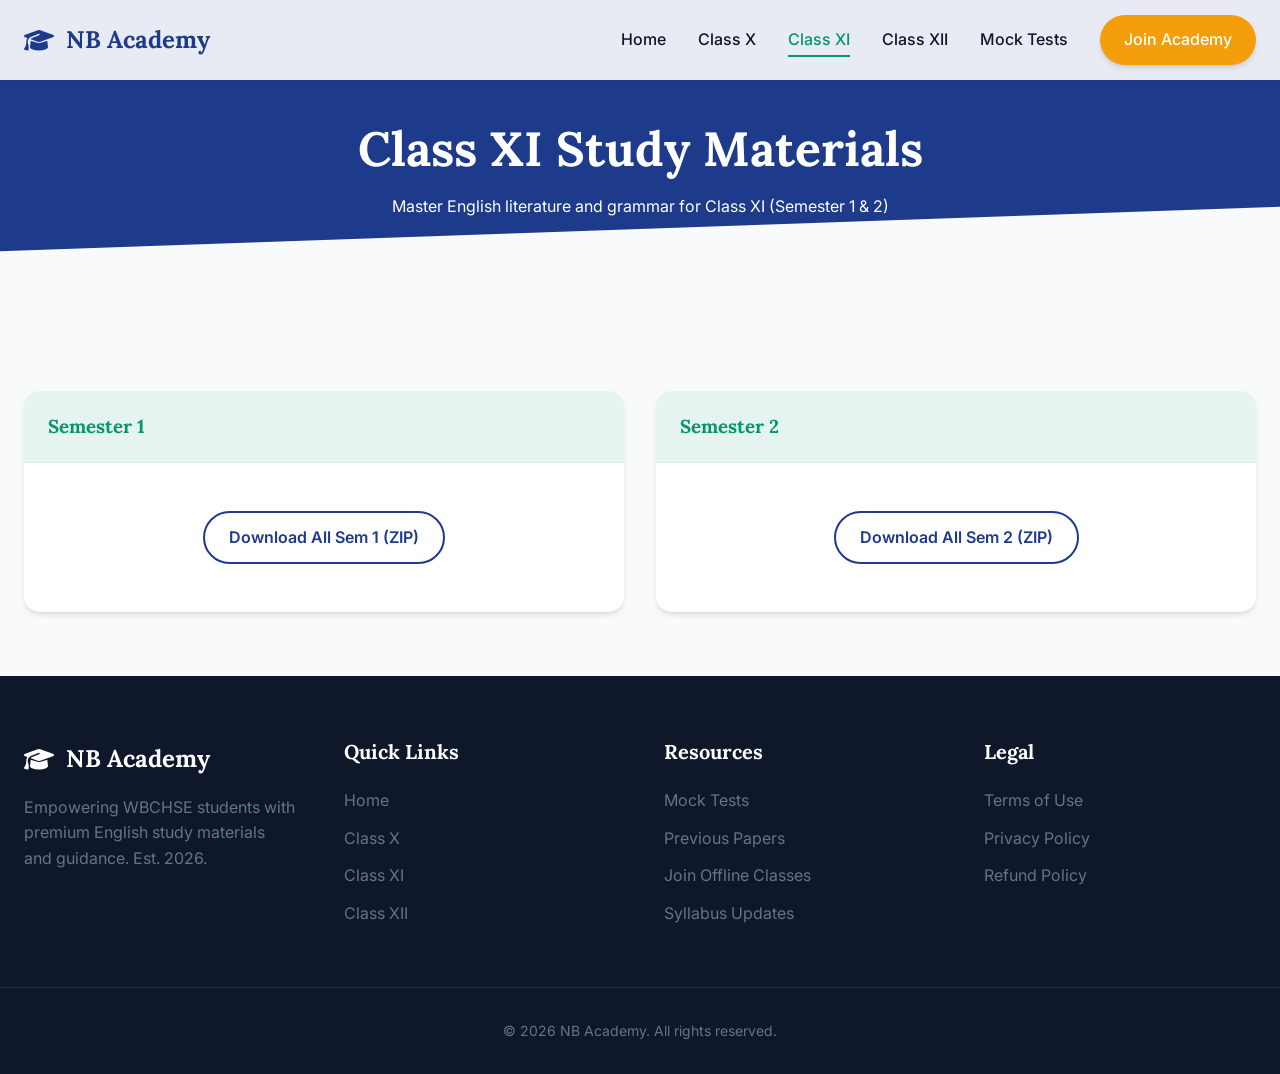
==== class-11.html @ d32cab38 "Add files via upload" ====
<!DOCTYPE html>
<html lang="en">
<head>
    <meta charset="UTF-8">
    <meta name="viewport" content="width=device-width, initial-scale=1.0">
    <title>Class XI Study Materials | NB Academy</title>
    <meta name="description" content="Download WBCHSE Class XI English study materials. Comprehensive notes, summaries, and practice exercises for Semester 1 and Semester 2.">
    <!-- FontAwesome for Icons -->
    <link rel="stylesheet" href="https://cdnjs.cloudflare.com/ajax/libs/font-awesome/6.4.0/css/all.min.css">
    <!-- Custom Styles -->
    <link rel="stylesheet" href="css/style.css">
</head>
<body>

    <!-- Header & Navigation -->
    <header>
        <div class="container navbar">
            <a href="index.html" class="logo">
                <i class="fa-solid fa-graduation-cap"></i>
                NB Academy
            </a>
            <nav class="nav-links">
                <a href="index.html">Home</a>
                <a href="class-10.html">Class X</a>
                <a href="class-11.html" class="active">Class XI</a>
                <a href="class-12.html">Class XII</a>
                <a href="mock-tests.html">Mock Tests</a>
                <a href="register.html" class="btn btn-primary" style="color: white;">Join Academy</a>
            </nav>
            <button class="mobile-menu-btn">
                <i class="fa-solid fa-bars"></i>
            </button>
        </div>
    </header>

    <!-- Page Header -->
    <section class="page-header">
        <div class="container animate-fade-up">
            <h1>Class XI Study Materials</h1>
            <p>Master English literature and grammar for Class XI (Semester 1 & 2)</p>
        </div>
    </section>

    <!-- Content Section -->
    <section class="py-16">
        <div class="container">
            <div class="semester-grid">
                
                <!-- Semester 1 -->
                <div class="semester-card animate-fade-up">
                    <div class="semester-header">
                        <h3>Semester 1</h3>
                    </div>
                    <div class="semester-body" style="padding: 3rem 1.5rem; text-align: center;">
                        <a href="#" class="btn btn-secondary">Download All Sem 1 (ZIP)</a>
                    </div>
                </div>

                <!-- Semester 2 -->
                <div class="semester-card animate-fade-up delay-100">
                    <div class="semester-header">
                        <h3>Semester 2</h3>
                    </div>
                    <div class="semester-body" style="padding: 3rem 1.5rem; text-align: center;">
                        <a href="#" class="btn btn-secondary">Download All Sem 2 (ZIP)</a>
                    </div>
                </div>

            </div>
        </div>
    </section>

    <!-- Footer -->
    <footer>
        <div class="container footer-grid">
            <div class="footer-brand">
                <a href="index.html" class="logo">
                    <i class="fa-solid fa-graduation-cap"></i>
                    NB Academy
                </a>
                <p class="mt-4">Empowering WBCHSE students with premium English study materials and guidance. Est. 2026.</p>
            </div>
            <div class="footer-links">
                <h4>Quick Links</h4>
                <ul>
                    <li><a href="index.html">Home</a></li>
                    <li><a href="class-10.html">Class X</a></li>
                    <li><a href="class-11.html">Class XI</a></li>
                    <li><a href="class-12.html">Class XII</a></li>
                </ul>
            </div>
            <div class="footer-links">
                <h4>Resources</h4>
                <ul>
                    <li><a href="mock-tests.html">Mock Tests</a></li>
                    <li><a href="mock-tests.html#papers">Previous Papers</a></li>
                    <li><a href="register.html">Join Offline Classes</a></li>
                    <li><a href="#">Syllabus Updates</a></li>
                </ul>
            </div>
            <div class="footer-links">
                <h4>Legal</h4>
                <ul>
                    <li><a href="#">Terms of Use</a></li>
                    <li><a href="#">Privacy Policy</a></li>
                    <li><a href="#">Refund Policy</a></li>
                </ul>
            </div>
        </div>
        <div class="container footer-bottom">
            <p>&copy; 2026 NB Academy. All rights reserved.</p>
        </div>
    </footer>

    <!-- Scripts -->
    <script src="js/main.js"></script>
</body>
</html>
---- css/style.css ----
@import url('https://fonts.googleapis.com/css2?family=Inter:wght@300;400;500;600;700&family=Lora:ital,wght@0,400;0,600;1,400&display=swap');

:root {
    --primary-blue: #1e3a8a;
    --secondary-blue: #3b82f6;
    --primary-green: #059669;
    --secondary-green: #10b981;
    --accent-orange: #f59e0b;
    --accent-hover: #d97706;
    --bg-light: #f8fafc;
    --bg-white: #ffffff;
    --text-dark: #0f172a;
    --text-body: #334155;
    --text-muted: #64748b;
    
    --shadow-sm: 0 1px 2px 0 rgb(0 0 0 / 0.05);
    --shadow-md: 0 4px 6px -1px rgb(0 0 0 / 0.1), 0 2px 4px -2px rgb(0 0 0 / 0.1);
    --shadow-lg: 0 10px 15px -3px rgb(0 0 0 / 0.1), 0 4px 6px -4px rgb(0 0 0 / 0.1);
    --shadow-xl: 0 20px 25px -5px rgb(0 0 0 / 0.1), 0 8px 10px -6px rgb(0 0 0 / 0.1);
    
    --radius-md: 0.5rem;
    --radius-lg: 1rem;
    --radius-xl: 1.5rem;
    --radius-full: 9999px;
    
    --transition: all 0.3s cubic-bezier(0.4, 0, 0.2, 1);
}

* {
    margin: 0;
    padding: 0;
    box-sizing: border-box;
}

html {
    scroll-behavior: smooth;
}

body {
    font-family: 'Inter', sans-serif;
    color: var(--text-body);
    background-color: var(--bg-light);
    line-height: 1.6;
    overflow-x: hidden;
}

h1, h2, h3, h4, h5, h6 {
    font-family: 'Lora', serif;
    color: var(--text-dark);
    line-height: 1.2;
}

a {
    text-decoration: none;
    color: var(--secondary-blue);
    transition: var(--transition);
}

ul {
    list-style: none;
}

img {
    max-width: 100%;
    height: auto;
    display: block;
}

/* Utilities */
.container {
    width: 100%;
    max-width: 1280px;
    margin: 0 auto;
    padding: 0 1.5rem;
}

.text-center { text-align: center; }
.mt-2 { margin-top: 0.5rem; }
.mt-4 { margin-top: 1rem; }
.mt-8 { margin-top: 2rem; }
.mb-2 { margin-bottom: 0.5rem; }
.mb-4 { margin-bottom: 1rem; }
.mb-8 { margin-bottom: 2rem; }
.py-16 { padding-top: 4rem; padding-bottom: 4rem; }
.py-24 { padding-top: 6rem; padding-bottom: 6rem; }

/* Buttons */
.btn {
    display: inline-flex;
    align-items: center;
    justify-content: center;
    padding: 0.75rem 1.5rem;
    font-weight: 600;
    border-radius: var(--radius-full);
    cursor: pointer;
    transition: var(--transition);
    border: none;
    font-family: 'Inter', sans-serif;
    font-size: 1rem;
}

.btn-primary {
    background-color: var(--accent-orange);
    color: var(--bg-white);
    box-shadow: var(--shadow-md);
}

.btn-primary:hover {
    background-color: var(--accent-hover);
    transform: translateY(-2px);
    box-shadow: var(--shadow-lg);
    color: var(--bg-white);
}

.btn-secondary {
    background-color: var(--bg-white);
    color: var(--primary-blue);
    border: 2px solid var(--primary-blue);
}

.btn-secondary:hover {
    background-color: var(--primary-blue);
    color: var(--bg-white);
    transform: translateY(-2px);
}

.btn-outline {
    background: transparent;
    color: var(--bg-white);
    border: 2px solid var(--bg-white);
}

.btn-outline:hover {
    background: var(--bg-white);
    color: var(--primary-blue);
}

/* Header & Navbar */
header {
    background-color: rgba(255, 255, 255, 0.9);
    backdrop-filter: blur(10px);
    position: fixed;
    width: 100%;
    top: 0;
    z-index: 1000;
    box-shadow: var(--shadow-sm);
    transition: var(--transition);
}

header.scrolled {
    box-shadow: var(--shadow-md);
}

.navbar {
    display: flex;
    justify-content: space-between;
    align-items: center;
    height: 80px;
}

.logo {
    display: flex;
    align-items: center;
    gap: 0.75rem;
    font-size: 1.5rem;
    font-weight: 700;
    color: var(--primary-blue);
    font-family: 'Lora', serif;
}

.logo img {
    height: 40px;
    width: auto;
}

.nav-links {
    display: flex;
    gap: 2rem;
    align-items: center;
}

.nav-links a {
    color: var(--text-dark);
    font-weight: 500;
    position: relative;
}

.nav-links a::after {
    content: '';
    position: absolute;
    width: 0;
    height: 2px;
    bottom: -4px;
    left: 0;
    background-color: var(--primary-green);
    transition: var(--transition);
}

.nav-links a:hover::after, .nav-links a.active::after {
    width: 100%;
}

.nav-links a:hover, .nav-links a.active {
    color: var(--primary-green);
}

.mobile-menu-btn {
    display: none;
    background: none;
    border: none;
    font-size: 1.5rem;
    color: var(--text-dark);
    cursor: pointer;
}

/* Hero Section */
.hero {
    padding-top: 120px;
    padding-bottom: 60px;
    background: linear-gradient(135deg, rgba(30, 58, 138, 0.05) 0%, rgba(5, 150, 105, 0.05) 100%);
    min-height: 100vh;
    display: flex;
    align-items: center;
}

.hero-content {
    display: grid;
    grid-template-columns: 1fr 1fr;
    gap: 4rem;
    align-items: center;
}

.hero-text h1 {
    font-size: 3.5rem;
    margin-bottom: 1.5rem;
    color: var(--primary-blue);
}

.hero-text h1 span {
    color: var(--primary-green);
}

.hero-text p {
    font-size: 1.125rem;
    color: var(--text-body);
    margin-bottom: 2rem;
    max-width: 600px;
}

.hero-buttons {
    display: flex;
    gap: 1rem;
}

.hero-image {
    position: relative;
    border-radius: var(--radius-xl);
    overflow: hidden;
    box-shadow: var(--shadow-xl);
    transform: perspective(1000px) rotateY(-5deg);
    transition: var(--transition);
}

.hero-image:hover {
    transform: perspective(1000px) rotateY(0deg) scale(1.02);
}

/* Features/Highlights */
.features {
    background-color: var(--bg-white);
}

.section-title {
    text-align: center;
    margin-bottom: 3rem;
}

.section-title h2 {
    font-size: 2.5rem;
    color: var(--primary-blue);
    margin-bottom: 1rem;
}

.section-title p {
    color: var(--text-muted);
    font-size: 1.125rem;
}

.feature-grid {
    display: grid;
    grid-template-columns: repeat(auto-fit, minmax(300px, 1fr));
    gap: 2rem;
}

.feature-card {
    background: var(--bg-white);
    border-radius: var(--radius-lg);
    padding: 2.5rem 2rem;
    text-align: center;
    box-shadow: var(--shadow-sm);
    border: 1px solid rgba(0,0,0,0.05);
    transition: var(--transition);
    position: relative;
    overflow: hidden;
    z-index: 1;
}

.feature-card::before {
    content: '';
    position: absolute;
    top: 0;
    left: 0;
    width: 100%;
    height: 100%;
    background: linear-gradient(135deg, var(--secondary-blue), var(--primary-green));
    z-index: -1;
    opacity: 0;
    transition: var(--transition);
}

.feature-card:hover {
    transform: translateY(-10px);
    box-shadow: var(--shadow-xl);
}

.feature-card:hover::before {
    opacity: 0.05;
}

.feature-icon {
    width: 64px;
    height: 64px;
    background-color: rgba(59, 130, 246, 0.1);
    color: var(--secondary-blue);
    border-radius: var(--radius-full);
    display: flex;
    align-items: center;
    justify-content: center;
    font-size: 1.75rem;
    margin: 0 auto 1.5rem;
    transition: var(--transition);
}

.feature-card:hover .feature-icon {
    background-color: var(--secondary-blue);
    color: var(--bg-white);
    transform: scale(1.1);
}

.feature-card h3 {
    font-size: 1.5rem;
    margin-bottom: 1rem;
}

/* Call to Action Section */
.cta-section {
    background: linear-gradient(135deg, var(--primary-blue) 0%, var(--primary-green) 100%);
    color: var(--bg-white);
    text-align: center;
}

.cta-section h2 {
    color: var(--bg-white);
}

.cta-section p {
    color: rgba(255, 255, 255, 0.9);
}

/* Study Material / Class Pages */
.page-header {
    background: var(--primary-blue);
    color: var(--bg-white);
    padding: 120px 0 60px;
    text-align: center;
    position: relative;
    overflow: hidden;
}

.page-header::after {
    content: '';
    position: absolute;
    bottom: -50px;
    left: 0;
    width: 100%;
    height: 100px;
    background: var(--bg-light);
    transform: skewY(-2deg);
}

.page-header h1 {
    color: var(--bg-white);
    font-size: 3rem;
    margin-bottom: 1rem;
}

.semester-grid {
    display: grid;
    grid-template-columns: repeat(auto-fit, minmax(350px, 1fr));
    gap: 2rem;
    margin-top: 3rem;
}

.semester-card {
    background: var(--bg-white);
    border-radius: var(--radius-lg);
    overflow: hidden;
    box-shadow: var(--shadow-md);
    transition: var(--transition);
}

.semester-card:hover {
    box-shadow: var(--shadow-xl);
    transform: translateY(-5px);
}

.semester-header {
    background: rgba(5, 150, 105, 0.1);
    padding: 1.5rem;
    border-bottom: 1px solid rgba(0,0,0,0.05);
}

.semester-header h3 {
    color: var(--primary-green);
    margin: 0;
}

.semester-body {
    padding: 1.5rem;
}

.material-list li {
    display: flex;
    align-items: center;
    padding: 1rem 0;
    border-bottom: 1px solid rgba(0,0,0,0.05);
}

.material-list li:last-child {
    border-bottom: none;
}

.material-icon {
    color: var(--accent-orange);
    margin-right: 1rem;
    font-size: 1.25rem;
}

.material-list a {
    color: var(--text-dark);
    font-weight: 500;
}

.material-list a:hover {
    color: var(--secondary-blue);
    padding-left: 5px;
}

/* Forms */
.contact-form {
    background: var(--bg-white);
    padding: 3rem;
    border-radius: var(--radius-lg);
    box-shadow: var(--shadow-xl);
    max-width: 600px;
    margin: 0 auto;
}

.form-group {
    margin-bottom: 1.5rem;
}

.form-group label {
    display: block;
    margin-bottom: 0.5rem;
    font-weight: 500;
    color: var(--text-dark);
}

.form-control {
    width: 100%;
    padding: 0.75rem 1rem;
    border: 1px solid #cbd5e1;
    border-radius: var(--radius-md);
    font-family: 'Inter', sans-serif;
    font-size: 1rem;
    transition: var(--transition);
}

.form-control:focus {
    outline: none;
    border-color: var(--secondary-blue);
    box-shadow: 0 0 0 3px rgba(59, 130, 246, 0.2);
}

/* Footer */
footer {
    background-color: var(--text-dark);
    color: var(--bg-white);
    padding: 4rem 0 2rem;
}

.footer-grid {
    display: grid;
    grid-template-columns: repeat(auto-fit, minmax(200px, 1fr));
    gap: 3rem;
    margin-bottom: 3rem;
}

.footer-brand .logo {
    color: var(--bg-white);
    margin-bottom: 1rem;
}

.footer-brand p {
    color: var(--text-muted);
}

.footer-links h4 {
    color: var(--bg-white);
    margin-bottom: 1.5rem;
    font-size: 1.25rem;
}

.footer-links ul li {
    margin-bottom: 0.75rem;
}

.footer-links a {
    color: var(--text-muted);
}

.footer-links a:hover {
    color: var(--bg-white);
    padding-left: 5px;
}

.footer-bottom {
    text-align: center;
    padding-top: 2rem;
    border-top: 1px solid rgba(255,255,255,0.1);
    color: var(--text-muted);
    font-size: 0.875rem;
}

/* Animations */
@keyframes fadeInUp {
    from {
        opacity: 0;
        transform: translateY(20px);
    }
    to {
        opacity: 1;
        transform: translateY(0);
    }
}

.animate-fade-up {
    animation: fadeInUp 0.6s ease-out forwards;
}

.delay-100 { animation-delay: 100ms; }
.delay-200 { animation-delay: 200ms; }
.delay-300 { animation-delay: 300ms; }

/* Responsive Design */
@media (max-width: 992px) {
    .hero-content {
        grid-template-columns: 1fr;
        text-align: center;
    }
    
    .hero-text p {
        margin: 0 auto 2rem;
    }
    
    .hero-buttons {
        justify-content: center;
    }
}

@media (max-width: 768px) {
    .nav-links {
        display: none;
        position: absolute;
        top: 80px;
        left: 0;
        width: 100%;
        background: var(--bg-white);
        flex-direction: column;
        padding: 2rem;
        box-shadow: var(--shadow-md);
        gap: 1.5rem;
    }
    
    .nav-links.active {
        display: flex;
    }
    
    .mobile-menu-btn {
        display: block;
    }
    
    .hero-text h1 {
        font-size: 2.5rem;
    }
}
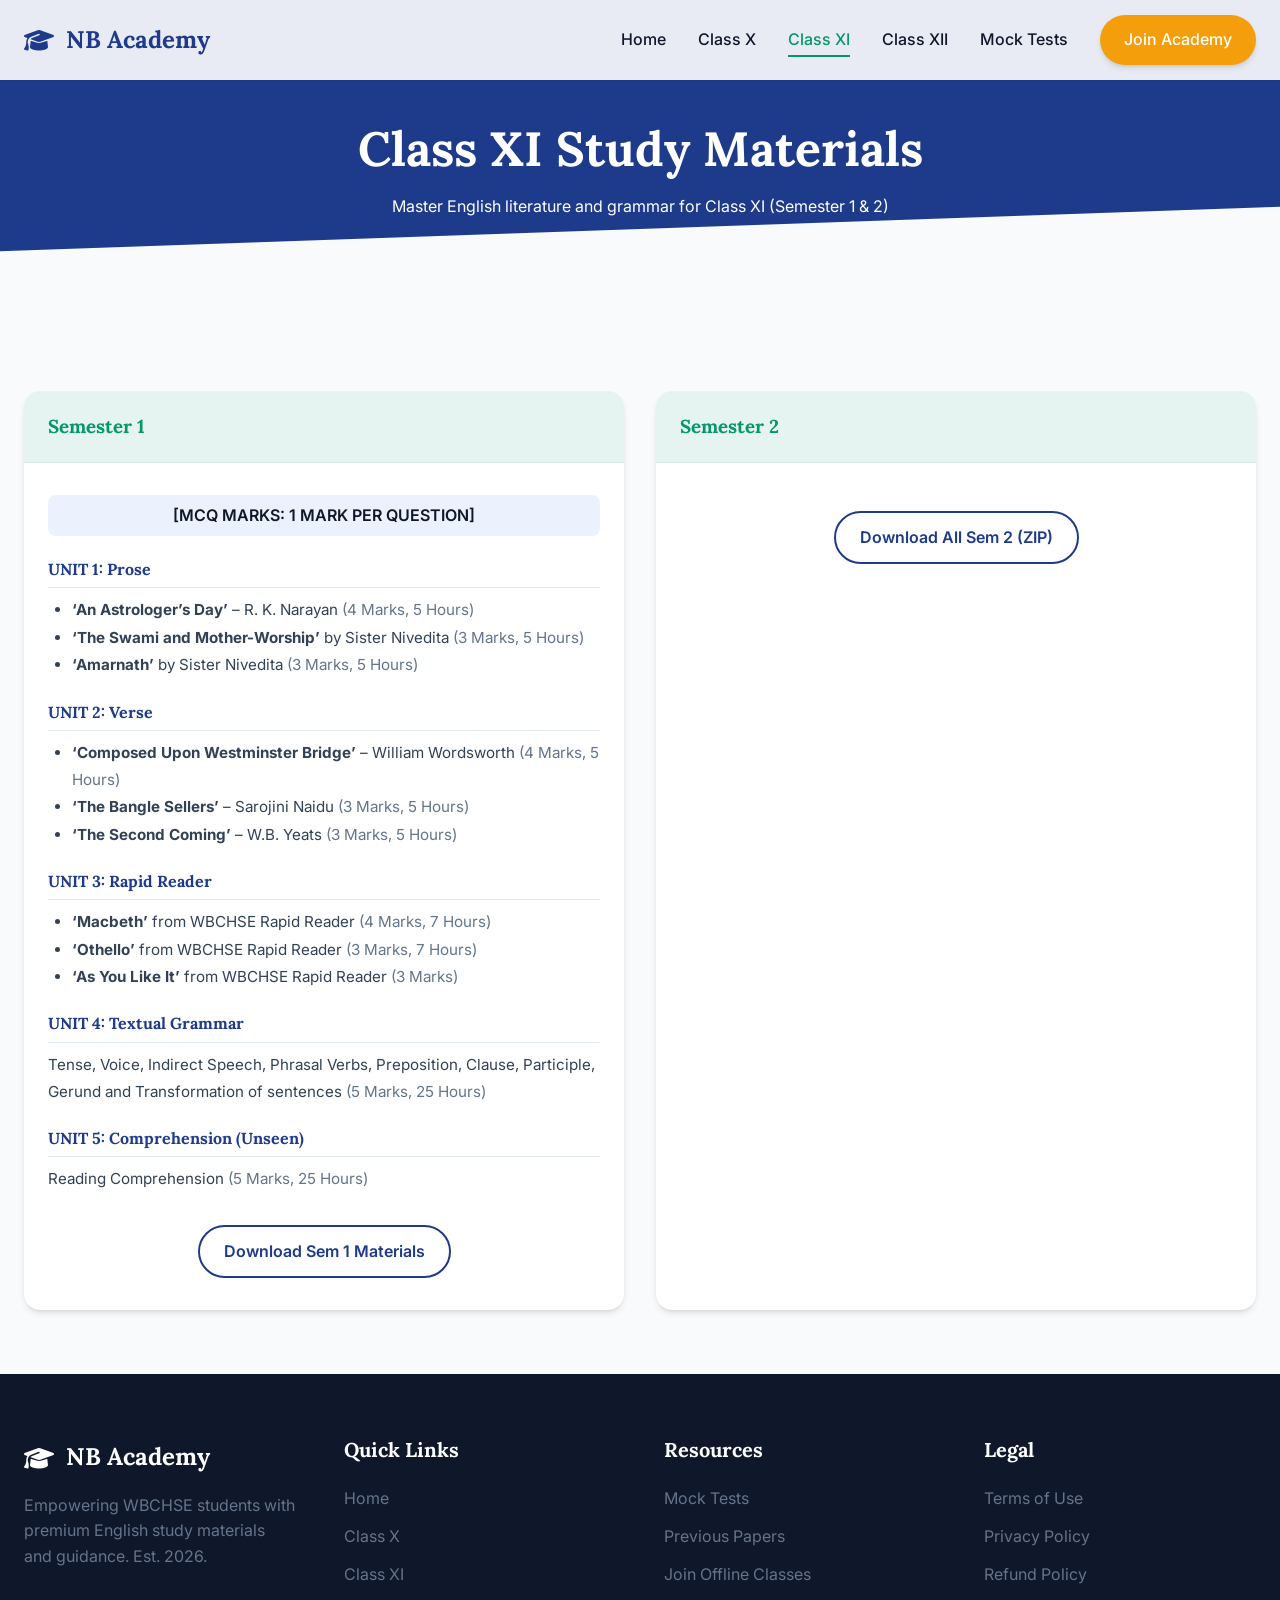
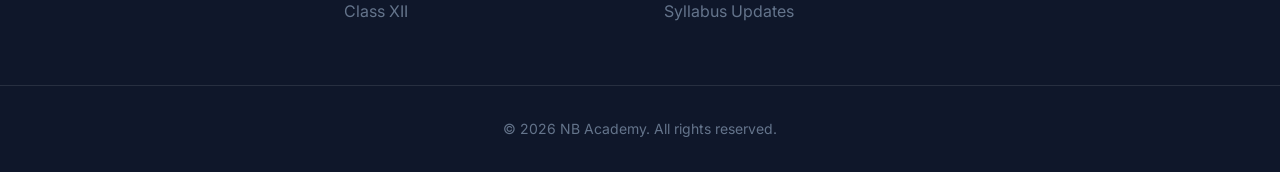
==== commit f683dbea: "Add files via upload" ====
--- a/class-11.html
+++ b/class-11.html
@@ -51,8 +51,39 @@
                     <div class="semester-header">
                         <h3>Semester 1</h3>
                     </div>
-                    <div class="semester-body" style="padding: 3rem 1.5rem; text-align: center;">
-                        <a href="#" class="btn btn-secondary">Download All Sem 1 (ZIP)</a>
+                    <div class="semester-body" style="padding: 2rem 1.5rem; text-align: left;">
+                        <p style="font-weight: 600; color: var(--text-dark); margin-bottom: 1.5rem; background: rgba(59, 130, 246, 0.1); padding: 0.5rem; border-radius: var(--radius-md); text-align: center;">[MCQ MARKS: 1 MARK PER QUESTION]</p>
+                        
+                        <h4 style="color: var(--primary-blue); margin-top: 1rem; border-bottom: 1px solid #e2e8f0; padding-bottom: 0.5rem;">UNIT 1: Prose</h4>
+                        <ul style="list-style-type: disc; margin-left: 1.5rem; color: var(--text-body); font-size: 0.95rem; margin-top: 0.5rem; line-height: 1.8;">
+                            <li><strong>‘An Astrologer’s Day’</strong> – R. K. Narayan <span style="color: var(--text-muted);">(4 Marks, 5 Hours)</span></li>
+                            <li><strong>‘The Swami and Mother-Worship’</strong> by Sister Nivedita <span style="color: var(--text-muted);">(3 Marks, 5 Hours)</span></li>
+                            <li><strong>‘Amarnath’</strong> by Sister Nivedita <span style="color: var(--text-muted);">(3 Marks, 5 Hours)</span></li>
+                        </ul>
+
+                        <h4 style="color: var(--primary-blue); margin-top: 1.5rem; border-bottom: 1px solid #e2e8f0; padding-bottom: 0.5rem;">UNIT 2: Verse</h4>
+                        <ul style="list-style-type: disc; margin-left: 1.5rem; color: var(--text-body); font-size: 0.95rem; margin-top: 0.5rem; line-height: 1.8;">
+                            <li><strong>‘Composed Upon Westminster Bridge’</strong> – William Wordsworth <span style="color: var(--text-muted);">(4 Marks, 5 Hours)</span></li>
+                            <li><strong>‘The Bangle Sellers’</strong> – Sarojini Naidu <span style="color: var(--text-muted);">(3 Marks, 5 Hours)</span></li>
+                            <li><strong>‘The Second Coming’</strong> – W.B. Yeats <span style="color: var(--text-muted);">(3 Marks, 5 Hours)</span></li>
+                        </ul>
+
+                        <h4 style="color: var(--primary-blue); margin-top: 1.5rem; border-bottom: 1px solid #e2e8f0; padding-bottom: 0.5rem;">UNIT 3: Rapid Reader</h4>
+                        <ul style="list-style-type: disc; margin-left: 1.5rem; color: var(--text-body); font-size: 0.95rem; margin-top: 0.5rem; line-height: 1.8;">
+                            <li><strong>‘Macbeth’</strong> from WBCHSE Rapid Reader <span style="color: var(--text-muted);">(4 Marks, 7 Hours)</span></li>
+                            <li><strong>‘Othello’</strong> from WBCHSE Rapid Reader <span style="color: var(--text-muted);">(3 Marks, 7 Hours)</span></li>
+                            <li><strong>‘As You Like It’</strong> from WBCHSE Rapid Reader <span style="color: var(--text-muted);">(3 Marks)</span></li>
+                        </ul>
+
+                        <h4 style="color: var(--primary-blue); margin-top: 1.5rem; border-bottom: 1px solid #e2e8f0; padding-bottom: 0.5rem;">UNIT 4: Textual Grammar</h4>
+                        <p style="margin-top: 0.5rem; color: var(--text-body); font-size: 0.95rem; line-height: 1.8;">Tense, Voice, Indirect Speech, Phrasal Verbs, Preposition, Clause, Participle, Gerund and Transformation of sentences <span style="color: var(--text-muted);">(5 Marks, 25 Hours)</span></p>
+
+                        <h4 style="color: var(--primary-blue); margin-top: 1.5rem; border-bottom: 1px solid #e2e8f0; padding-bottom: 0.5rem;">UNIT 5: Comprehension (Unseen)</h4>
+                        <p style="margin-top: 0.5rem; color: var(--text-body); font-size: 0.95rem; line-height: 1.8;">Reading Comprehension <span style="color: var(--text-muted);">(5 Marks, 25 Hours)</span></p>
+
+                        <div class="mt-8 text-center">
+                            <a href="#" class="btn btn-secondary">Download Sem 1 Materials</a>
+                        </div>
                     </div>
                 </div>
 
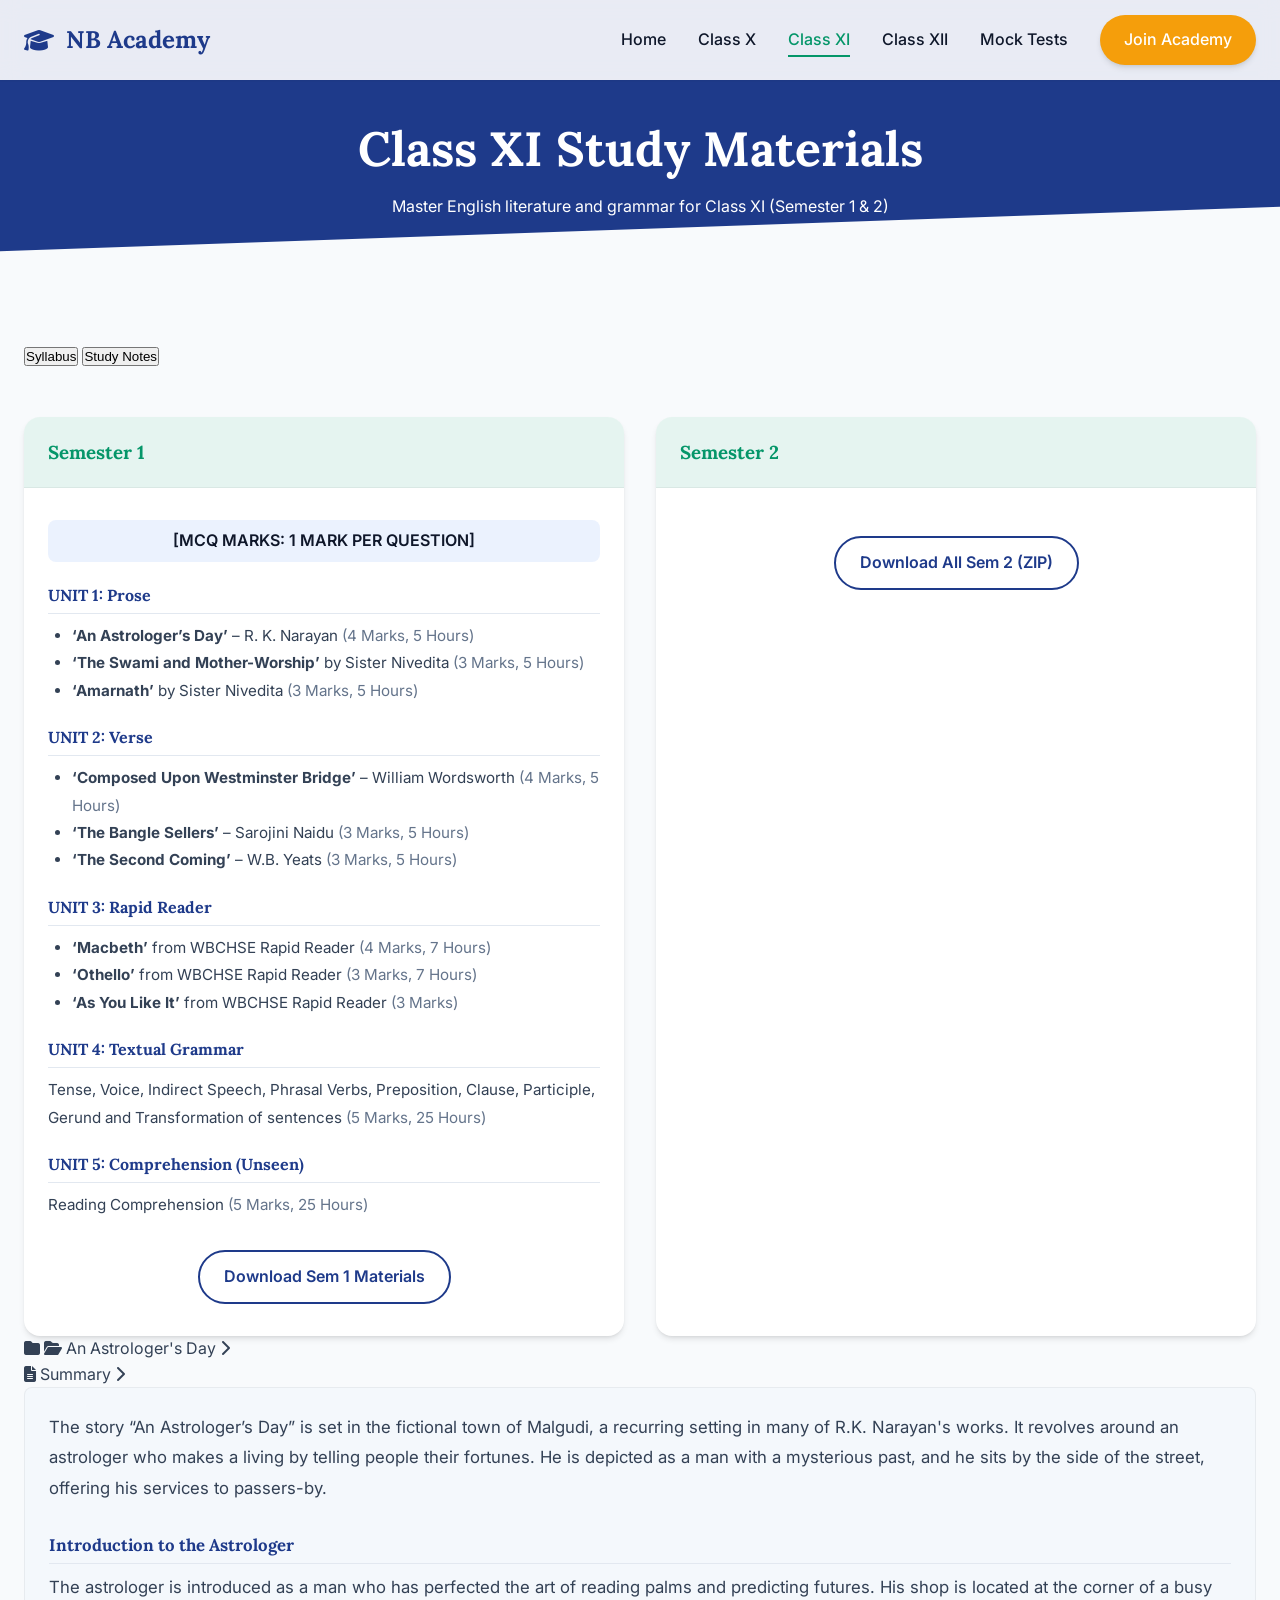
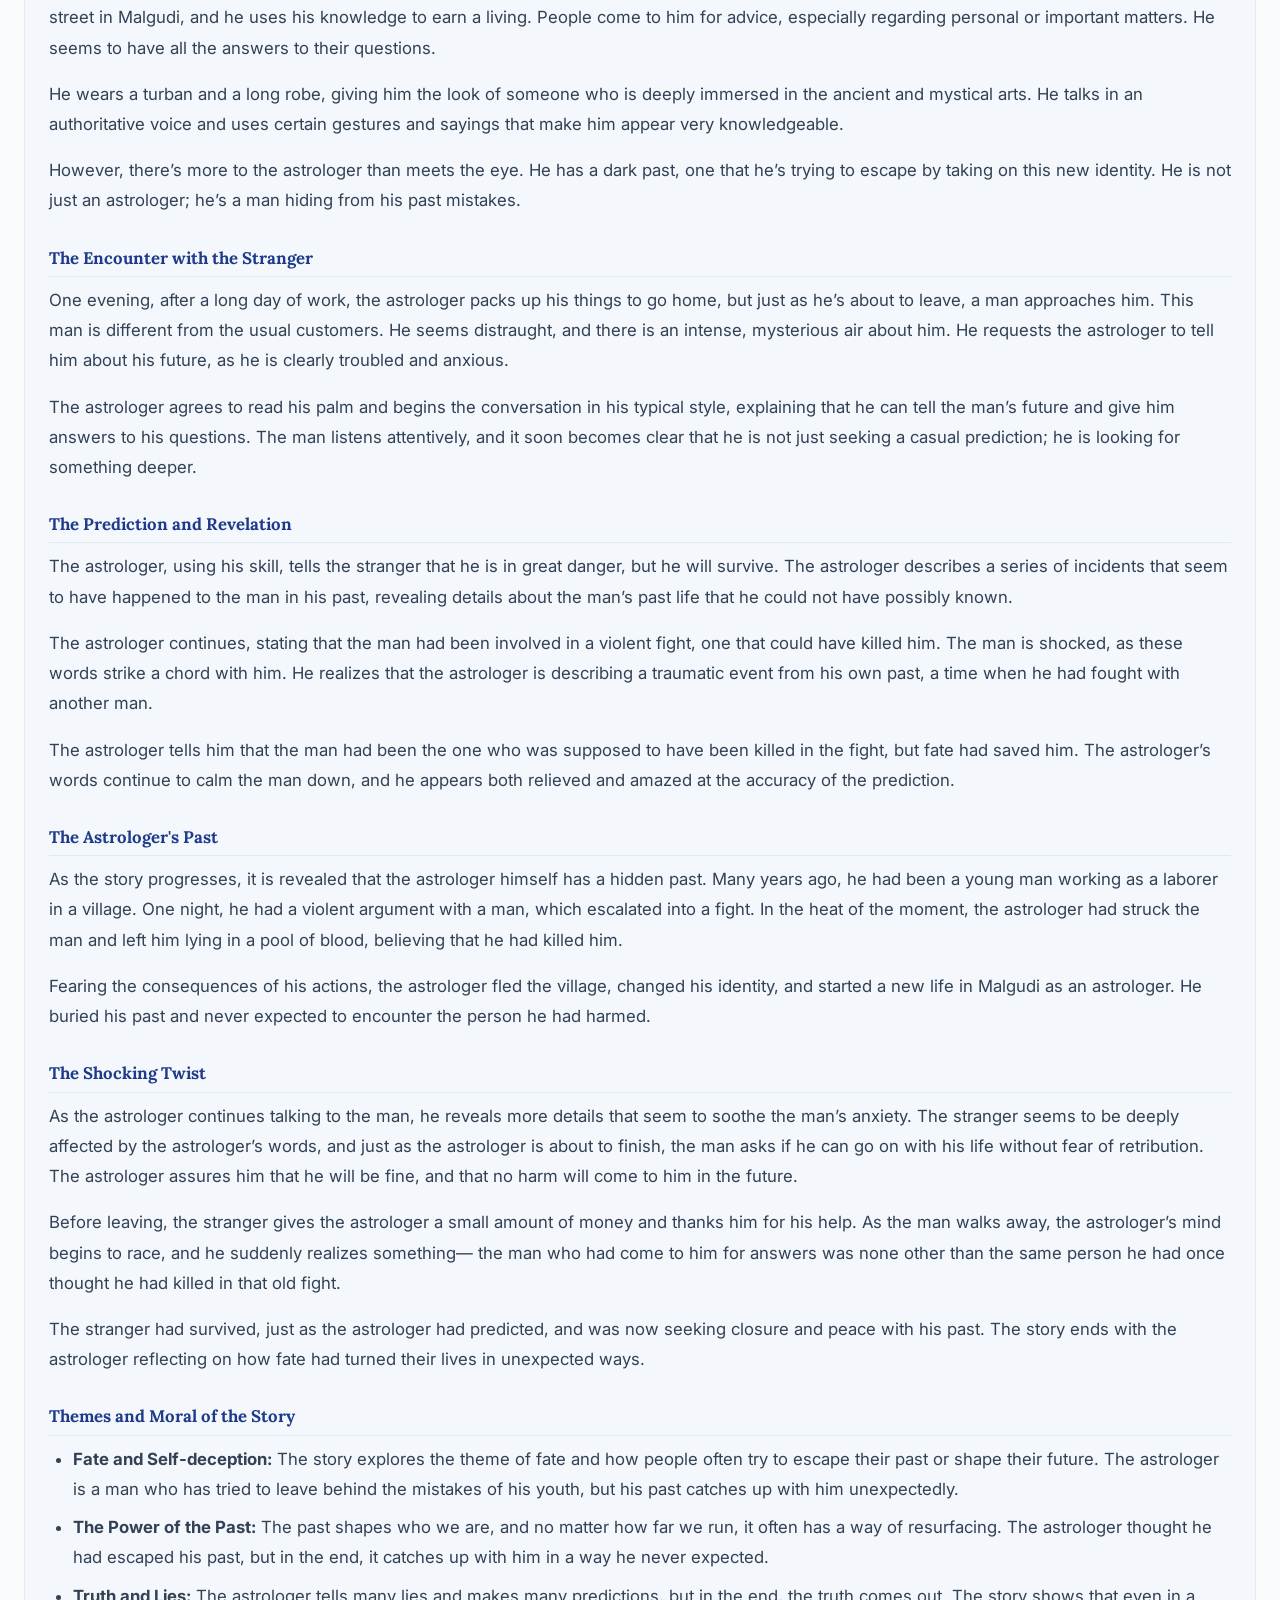
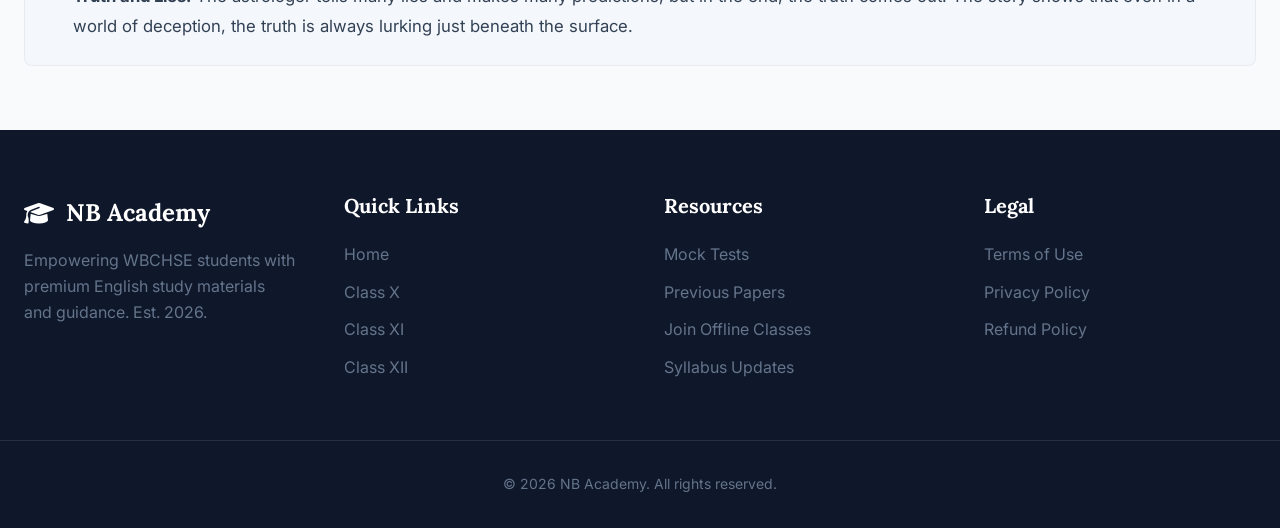
==== commit 23f3508d: "Add files via upload" ====
--- a/class-11.html
+++ b/class-11.html
@@ -44,7 +44,17 @@
     <!-- Content Section -->
     <section class="py-16">
         <div class="container">
-            <div class="semester-grid">
+            <!-- Tabs Navigation -->
+            <div class="tabs-container">
+                <div class="tab-buttons">
+                    <button class="tab-btn active" data-tab="tab-syllabus">Syllabus</button>
+                    <button class="tab-btn" data-tab="tab-notes">Study Notes</button>
+                </div>
+            </div>
+
+            <!-- Tab 1: Syllabus -->
+            <div id="tab-syllabus" class="tab-content active">
+                <div class="semester-grid">
                 
                 <!-- Semester 1 -->
                 <div class="semester-card animate-fade-up">
@@ -97,6 +107,67 @@
                     </div>
                 </div>
 
+                </div>
+            </div>
+
+            <!-- Tab 2: Study Notes -->
+            <div id="tab-notes" class="tab-content">
+            <div class="folder-tree animate-fade-up">
+                <!-- Main Folder: An Astrologer's Day -->
+                <div class="folder">
+                    <div class="folder-header">
+                        <i class="fa-solid fa-folder"></i>
+                        <i class="fa-solid fa-folder-open"></i>
+                        An Astrologer's Day
+                        <i class="fa-solid fa-chevron-right"></i>
+                    </div>
+                    <div class="folder-content">
+                        
+                        <!-- Sub-Folder: Summary -->
+                        <div class="folder">
+                            <div class="folder-header">
+                                <i class="fa-solid fa-file-lines"></i>
+                                Summary
+                                <i class="fa-solid fa-chevron-right"></i>
+                            </div>
+                            <div class="folder-content">
+                                <div class="study-note" style="line-height: 1.8; color: var(--text-body); font-size: 1.05rem; padding: 1.5rem; background: rgba(59, 130, 246, 0.02); border: 1px solid rgba(0,0,0,0.05); border-radius: var(--radius-md);">
+                    <p>The story “An Astrologer’s Day” is set in the fictional town of Malgudi, a recurring setting in many of R.K. Narayan's works. It revolves around an astrologer who makes a living by telling people their fortunes. He is depicted as a man with a mysterious past, and he sits by the side of the street, offering his services to passers-by.</p>
+
+                    <h4 style="color: var(--primary-blue); margin-top: 2rem; margin-bottom: 0.5rem; border-bottom: 1px solid #e2e8f0; padding-bottom: 0.5rem;">Introduction to the Astrologer</h4>
+                    <p>The astrologer is introduced as a man who has perfected the art of reading palms and predicting futures. His shop is located at the corner of a busy street in Malgudi, and he uses his knowledge to earn a living. People come to him for advice, especially regarding personal or important matters. He seems to have all the answers to their questions.</p>
+                    <p style="margin-top: 1rem;">He wears a turban and a long robe, giving him the look of someone who is deeply immersed in the ancient and mystical arts. He talks in an authoritative voice and uses certain gestures and sayings that make him appear very knowledgeable.</p>
+                    <p style="margin-top: 1rem;">However, there’s more to the astrologer than meets the eye. He has a dark past, one that he’s trying to escape by taking on this new identity. He is not just an astrologer; he’s a man hiding from his past mistakes.</p>
+
+                    <h4 style="color: var(--primary-blue); margin-top: 2rem; margin-bottom: 0.5rem; border-bottom: 1px solid #e2e8f0; padding-bottom: 0.5rem;">The Encounter with the Stranger</h4>
+                    <p>One evening, after a long day of work, the astrologer packs up his things to go home, but just as he’s about to leave, a man approaches him. This man is different from the usual customers. He seems distraught, and there is an intense, mysterious air about him. He requests the astrologer to tell him about his future, as he is clearly troubled and anxious.</p>
+                    <p style="margin-top: 1rem;">The astrologer agrees to read his palm and begins the conversation in his typical style, explaining that he can tell the man’s future and give him answers to his questions. The man listens attentively, and it soon becomes clear that he is not just seeking a casual prediction; he is looking for something deeper.</p>
+
+                    <h4 style="color: var(--primary-blue); margin-top: 2rem; margin-bottom: 0.5rem; border-bottom: 1px solid #e2e8f0; padding-bottom: 0.5rem;">The Prediction and Revelation</h4>
+                    <p>The astrologer, using his skill, tells the stranger that he is in great danger, but he will survive. The astrologer describes a series of incidents that seem to have happened to the man in his past, revealing details about the man’s past life that he could not have possibly known.</p>
+                    <p style="margin-top: 1rem;">The astrologer continues, stating that the man had been involved in a violent fight, one that could have killed him. The man is shocked, as these words strike a chord with him. He realizes that the astrologer is describing a traumatic event from his own past, a time when he had fought with another man.</p>
+                    <p style="margin-top: 1rem;">The astrologer tells him that the man had been the one who was supposed to have been killed in the fight, but fate had saved him. The astrologer’s words continue to calm the man down, and he appears both relieved and amazed at the accuracy of the prediction.</p>
+
+                    <h4 style="color: var(--primary-blue); margin-top: 2rem; margin-bottom: 0.5rem; border-bottom: 1px solid #e2e8f0; padding-bottom: 0.5rem;">The Astrologer's Past</h4>
+                    <p>As the story progresses, it is revealed that the astrologer himself has a hidden past. Many years ago, he had been a young man working as a laborer in a village. One night, he had a violent argument with a man, which escalated into a fight. In the heat of the moment, the astrologer had struck the man and left him lying in a pool of blood, believing that he had killed him.</p>
+                    <p style="margin-top: 1rem;">Fearing the consequences of his actions, the astrologer fled the village, changed his identity, and started a new life in Malgudi as an astrologer. He buried his past and never expected to encounter the person he had harmed.</p>
+
+                    <h4 style="color: var(--primary-blue); margin-top: 2rem; margin-bottom: 0.5rem; border-bottom: 1px solid #e2e8f0; padding-bottom: 0.5rem;">The Shocking Twist</h4>
+                    <p>As the astrologer continues talking to the man, he reveals more details that seem to soothe the man’s anxiety. The stranger seems to be deeply affected by the astrologer’s words, and just as the astrologer is about to finish, the man asks if he can go on with his life without fear of retribution. The astrologer assures him that he will be fine, and that no harm will come to him in the future.</p>
+                    <p style="margin-top: 1rem;">Before leaving, the stranger gives the astrologer a small amount of money and thanks him for his help. As the man walks away, the astrologer’s mind begins to race, and he suddenly realizes something— the man who had come to him for answers was none other than the same person he had once thought he had killed in that old fight.</p>
+                    <p style="margin-top: 1rem;">The stranger had survived, just as the astrologer had predicted, and was now seeking closure and peace with his past. The story ends with the astrologer reflecting on how fate had turned their lives in unexpected ways.</p>
+
+                    <h4 style="color: var(--primary-blue); margin-top: 2rem; margin-bottom: 0.5rem; border-bottom: 1px solid #e2e8f0; padding-bottom: 0.5rem;">Themes and Moral of the Story</h4>
+                    <ul style="list-style-type: disc; margin-left: 1.5rem; margin-top: 0.5rem;">
+                        <li><strong>Fate and Self-deception:</strong> The story explores the theme of fate and how people often try to escape their past or shape their future. The astrologer is a man who has tried to leave behind the mistakes of his youth, but his past catches up with him unexpectedly.</li>
+                        <li style="margin-top: 0.5rem;"><strong>The Power of the Past:</strong> The past shapes who we are, and no matter how far we run, it often has a way of resurfacing. The astrologer thought he had escaped his past, but in the end, it catches up with him in a way he never expected.</li>
+                        <li style="margin-top: 0.5rem;"><strong>Truth and Lies:</strong> The astrologer tells many lies and makes many predictions, but in the end, the truth comes out. The story shows that even in a world of deception, the truth is always lurking just beneath the surface.</li>
+                    </ul>
+                                </div>
+                            </div>
+                        </div>
+                    </div>
+                </div>
             </div>
         </div>
     </section>
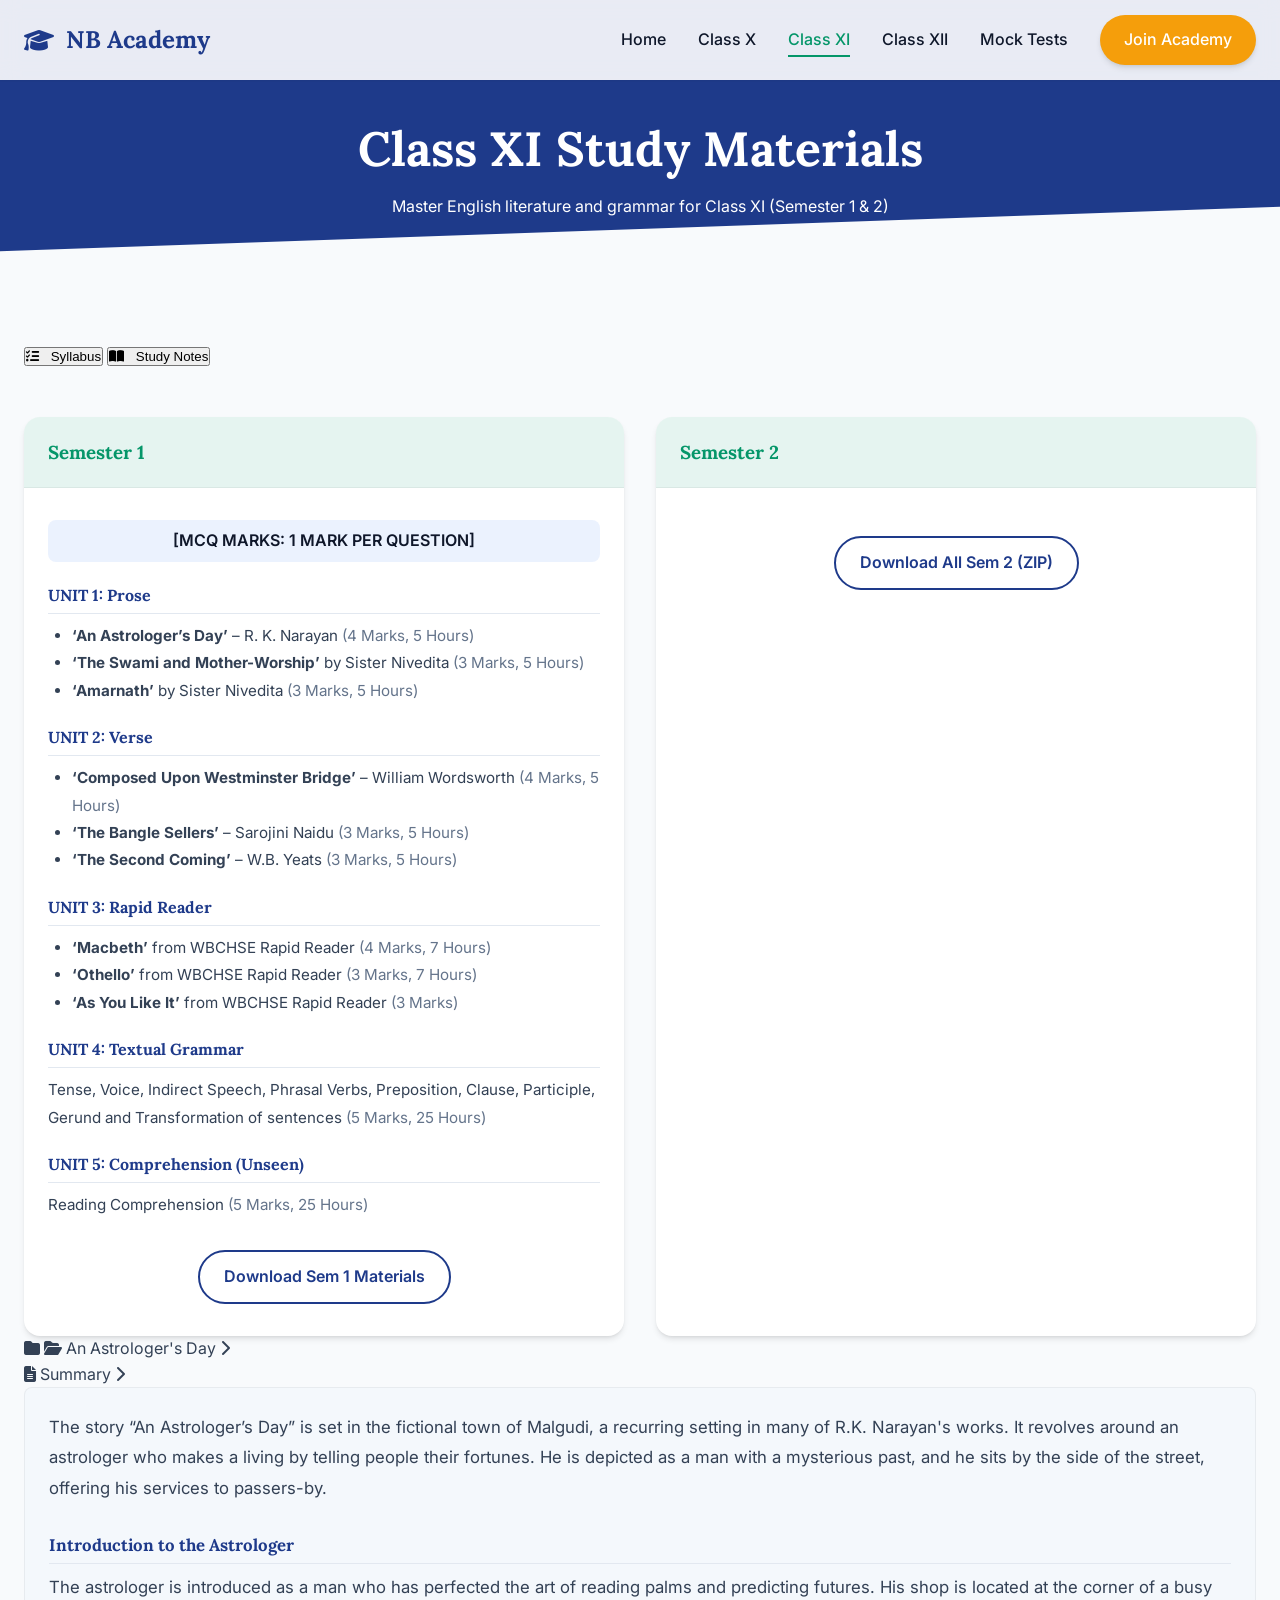
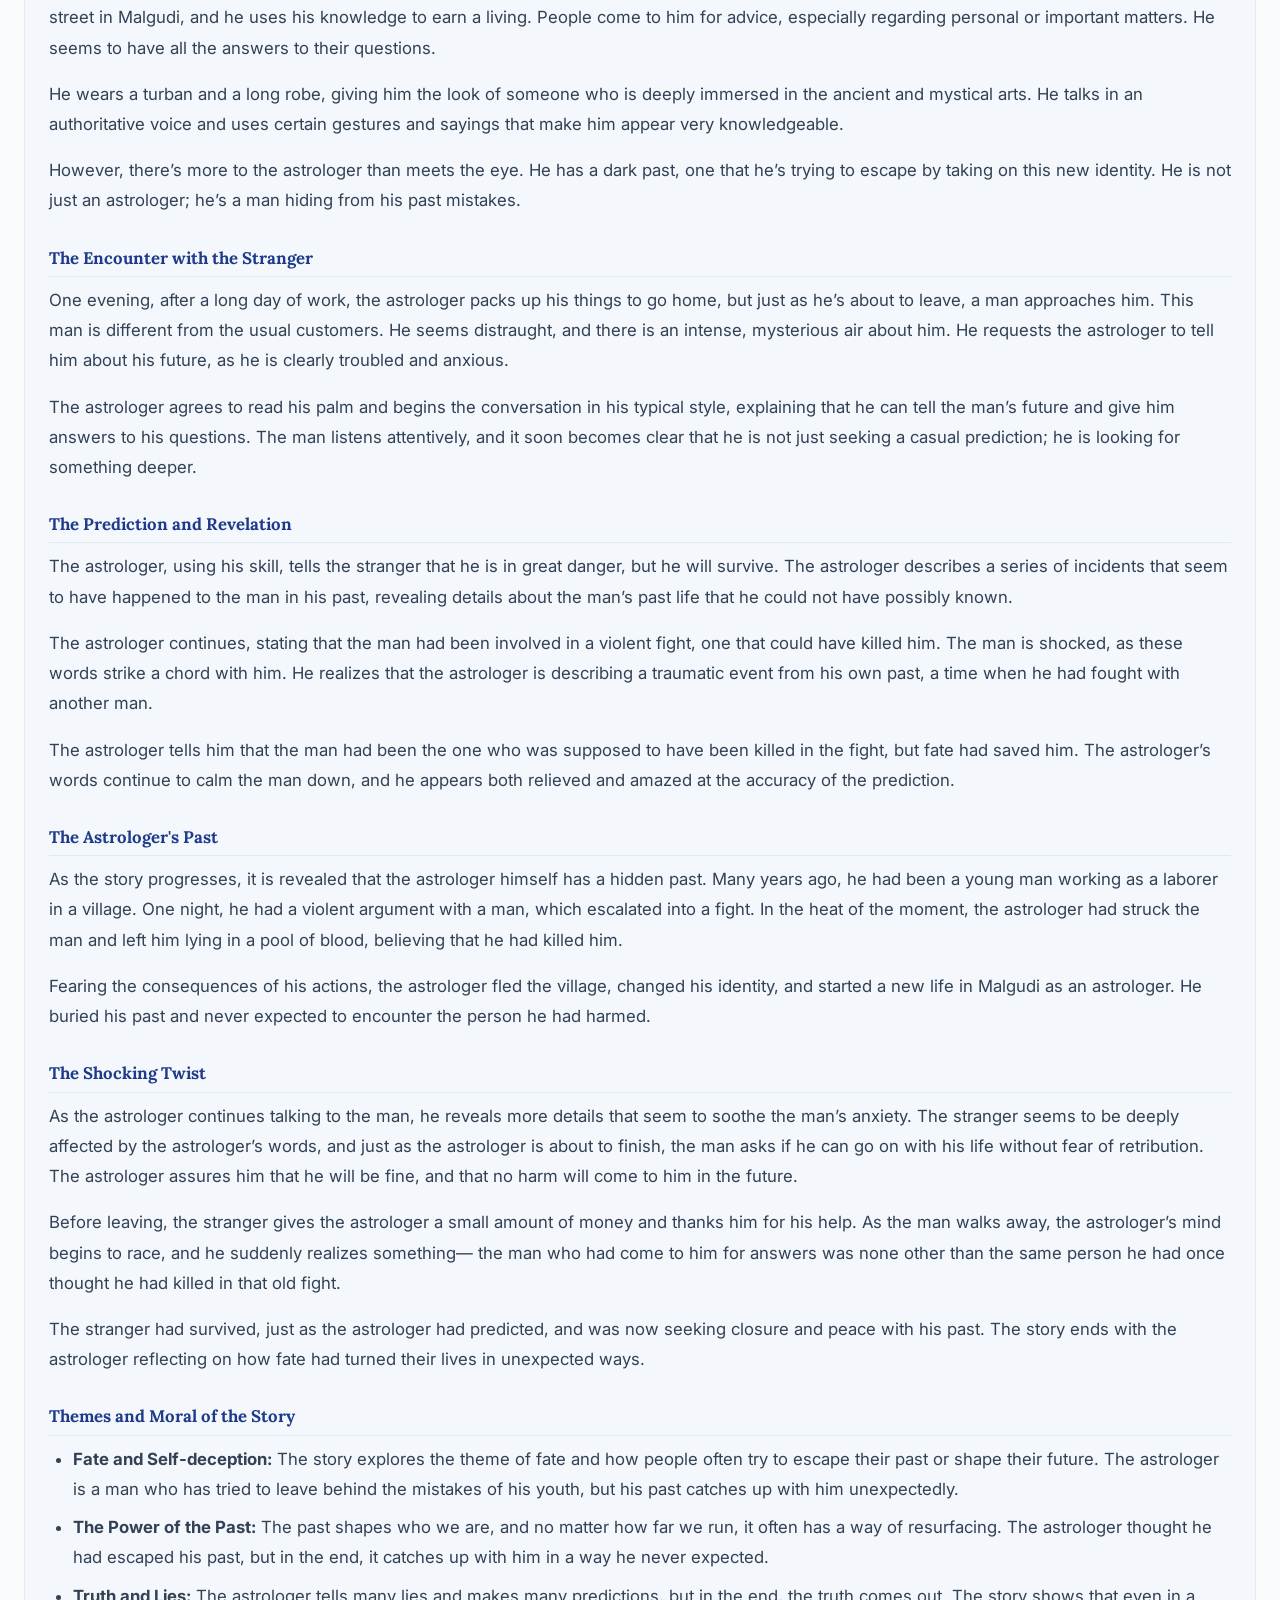
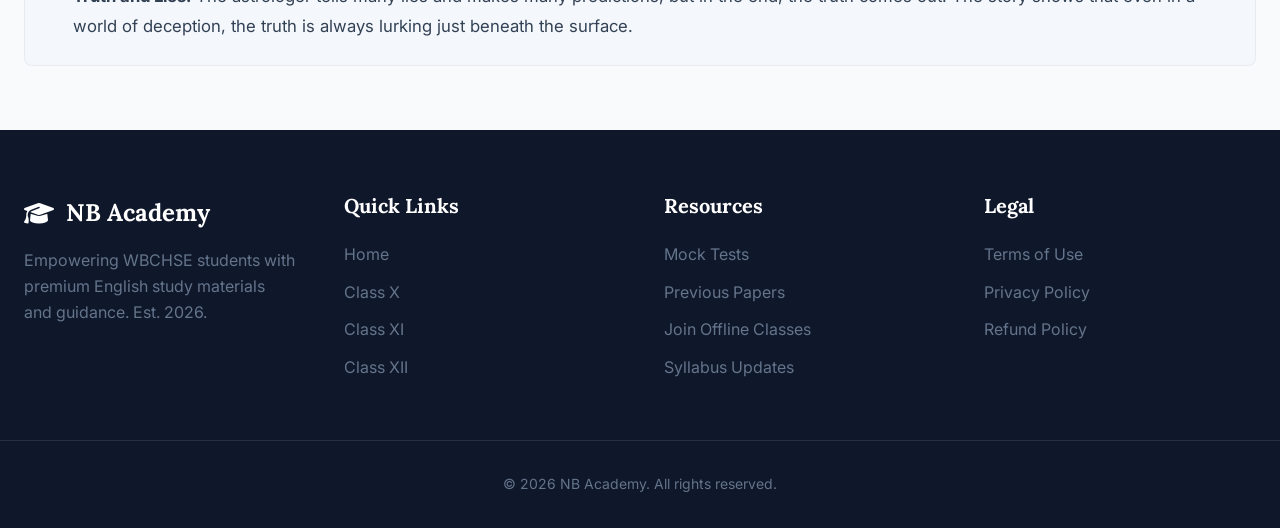
==== commit dc1afb7f: "Add files via upload" ====
--- a/class-11.html
+++ b/class-11.html
@@ -47,8 +47,8 @@
             <!-- Tabs Navigation -->
             <div class="tabs-container">
                 <div class="tab-buttons">
-                    <button class="tab-btn active" data-tab="tab-syllabus">Syllabus</button>
-                    <button class="tab-btn" data-tab="tab-notes">Study Notes</button>
+                    <button class="tab-btn active" data-tab="tab-syllabus"><i class="fa-solid fa-list-check" style="margin-right: 0.5rem;"></i> Syllabus</button>
+                    <button class="tab-btn" data-tab="tab-notes"><i class="fa-solid fa-book-open" style="margin-right: 0.5rem;"></i> Study Notes</button>
                 </div>
             </div>
 
